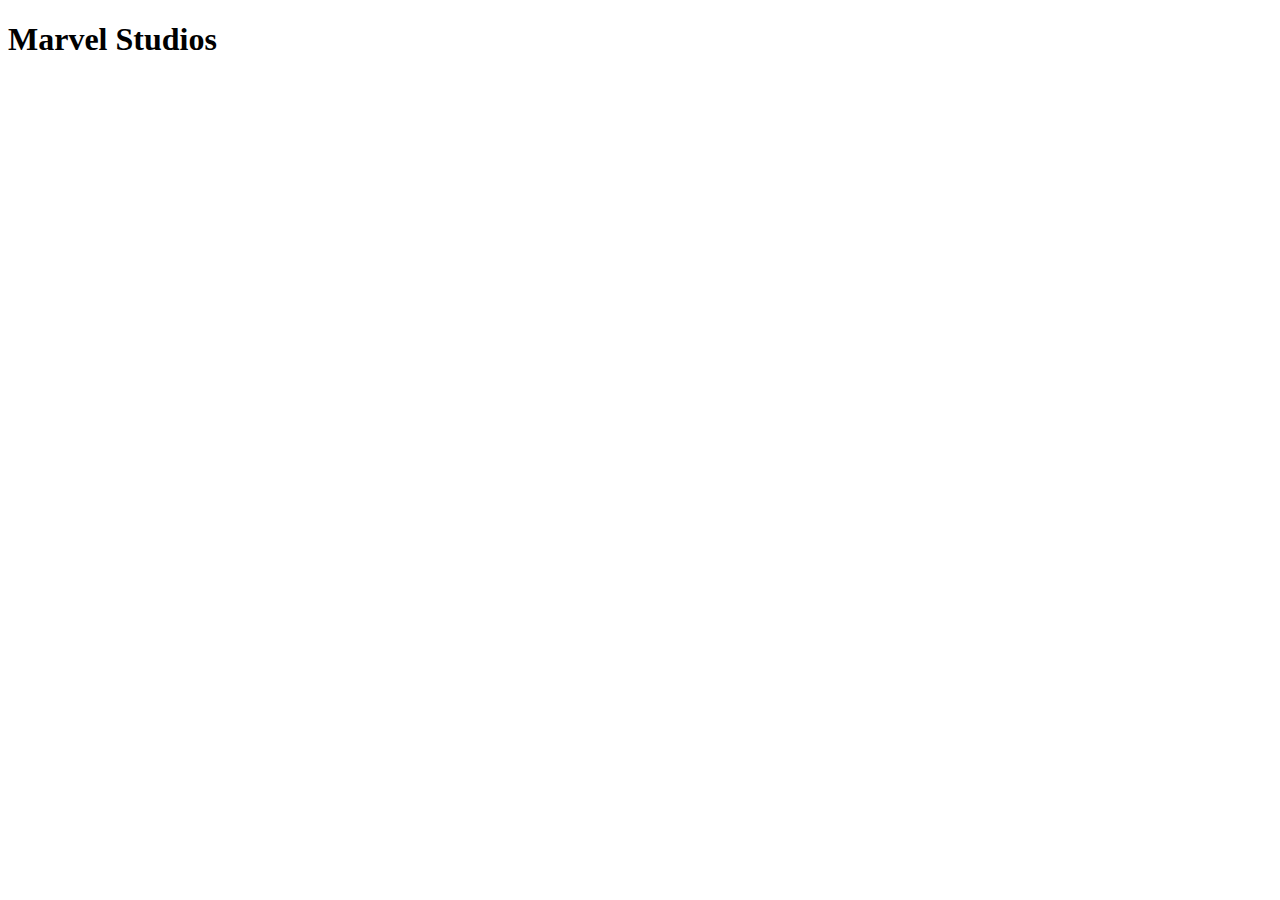
==== index.html @ d835d53d "testando" ====
<!DOCTYPE html>
<html lang="pt-br">
<head>
    <meta charset="UTF-8">
    <meta name="viewport" content="width=device-width, initial-scale=1.0">
    <title>Site da Marvel Studios!</title>
</head>
<body>
        <h1>Marvel Studios</h1>
</body>
</html>
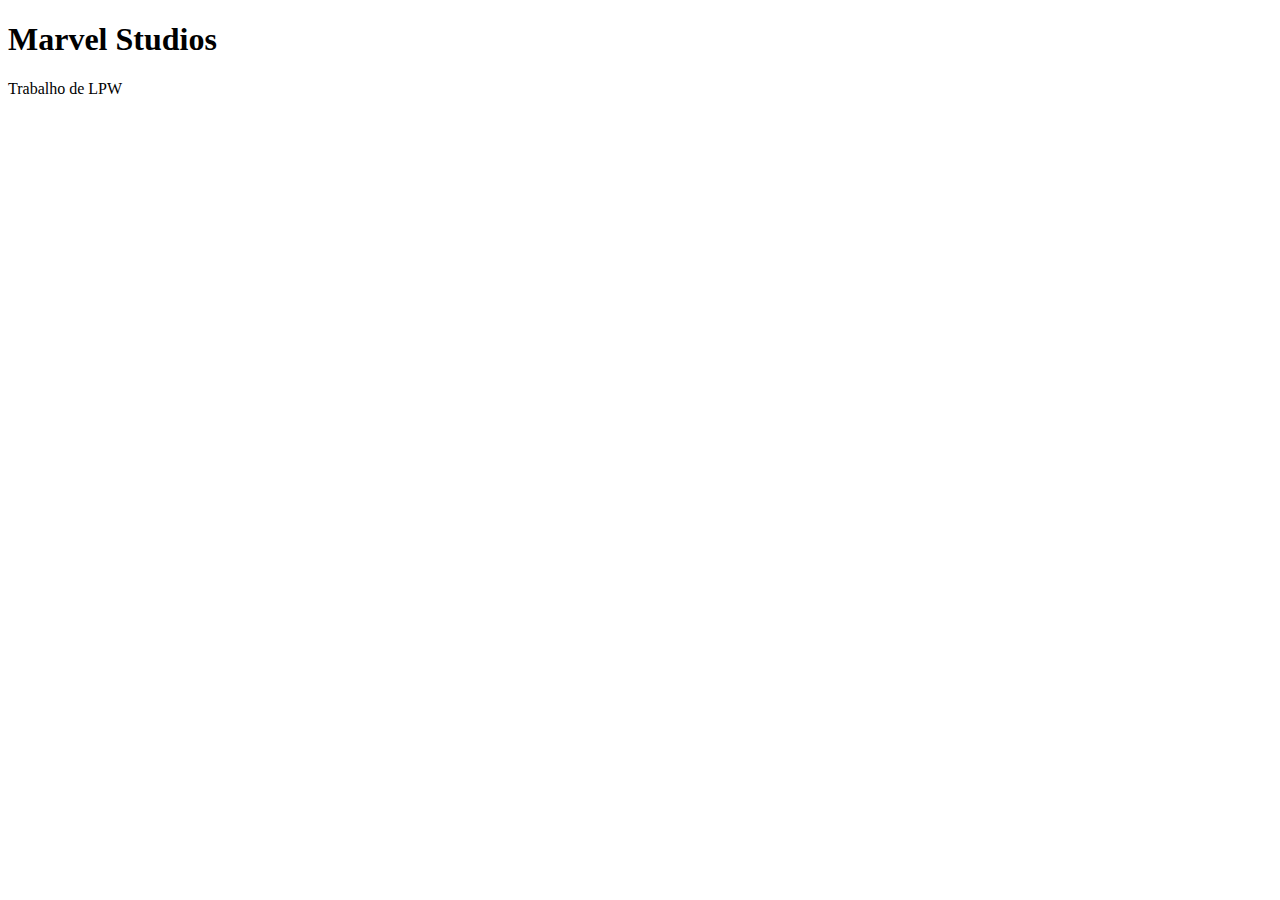
==== commit e20353c2: "primeiro commit" ====
--- a/index.html
+++ b/index.html
@@ -7,5 +7,6 @@
 </head>
 <body>
         <h1>Marvel Studios</h1>
+        <p>Trabalho de LPW</p>
 </body>
 </html>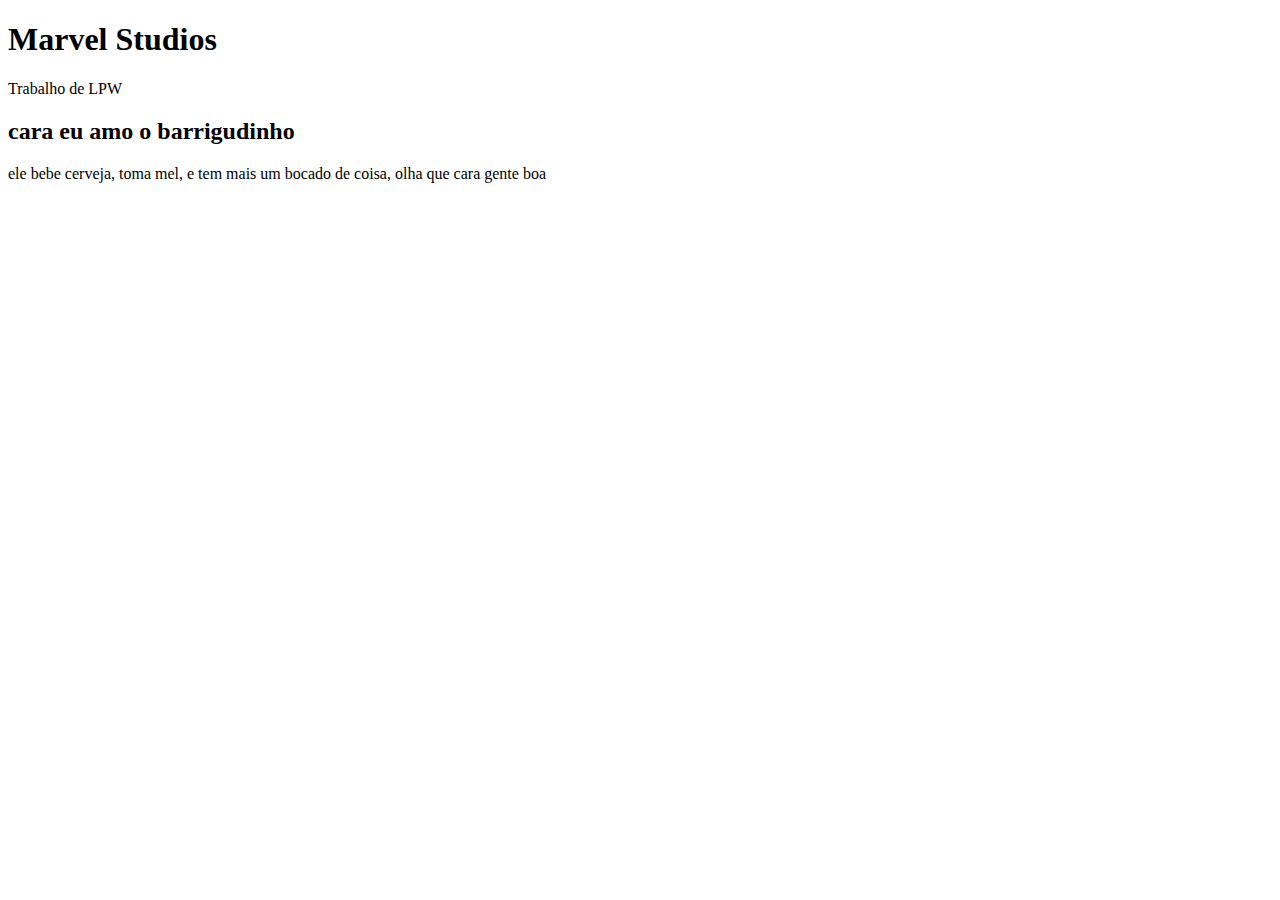
==== commit 740fa4d3: "adicionei uma parte do texto sobre o barrigudinho" ====
--- a/index.html
+++ b/index.html
@@ -8,5 +8,7 @@
 <body>
         <h1>Marvel Studios</h1>
         <p>Trabalho de LPW</p>
+        <h2>cara eu amo o barrigudinho</h2>
+        <p>ele bebe cerveja, toma mel, e tem mais um bocado de coisa, olha que cara gente boa</p>
 </body>
 </html>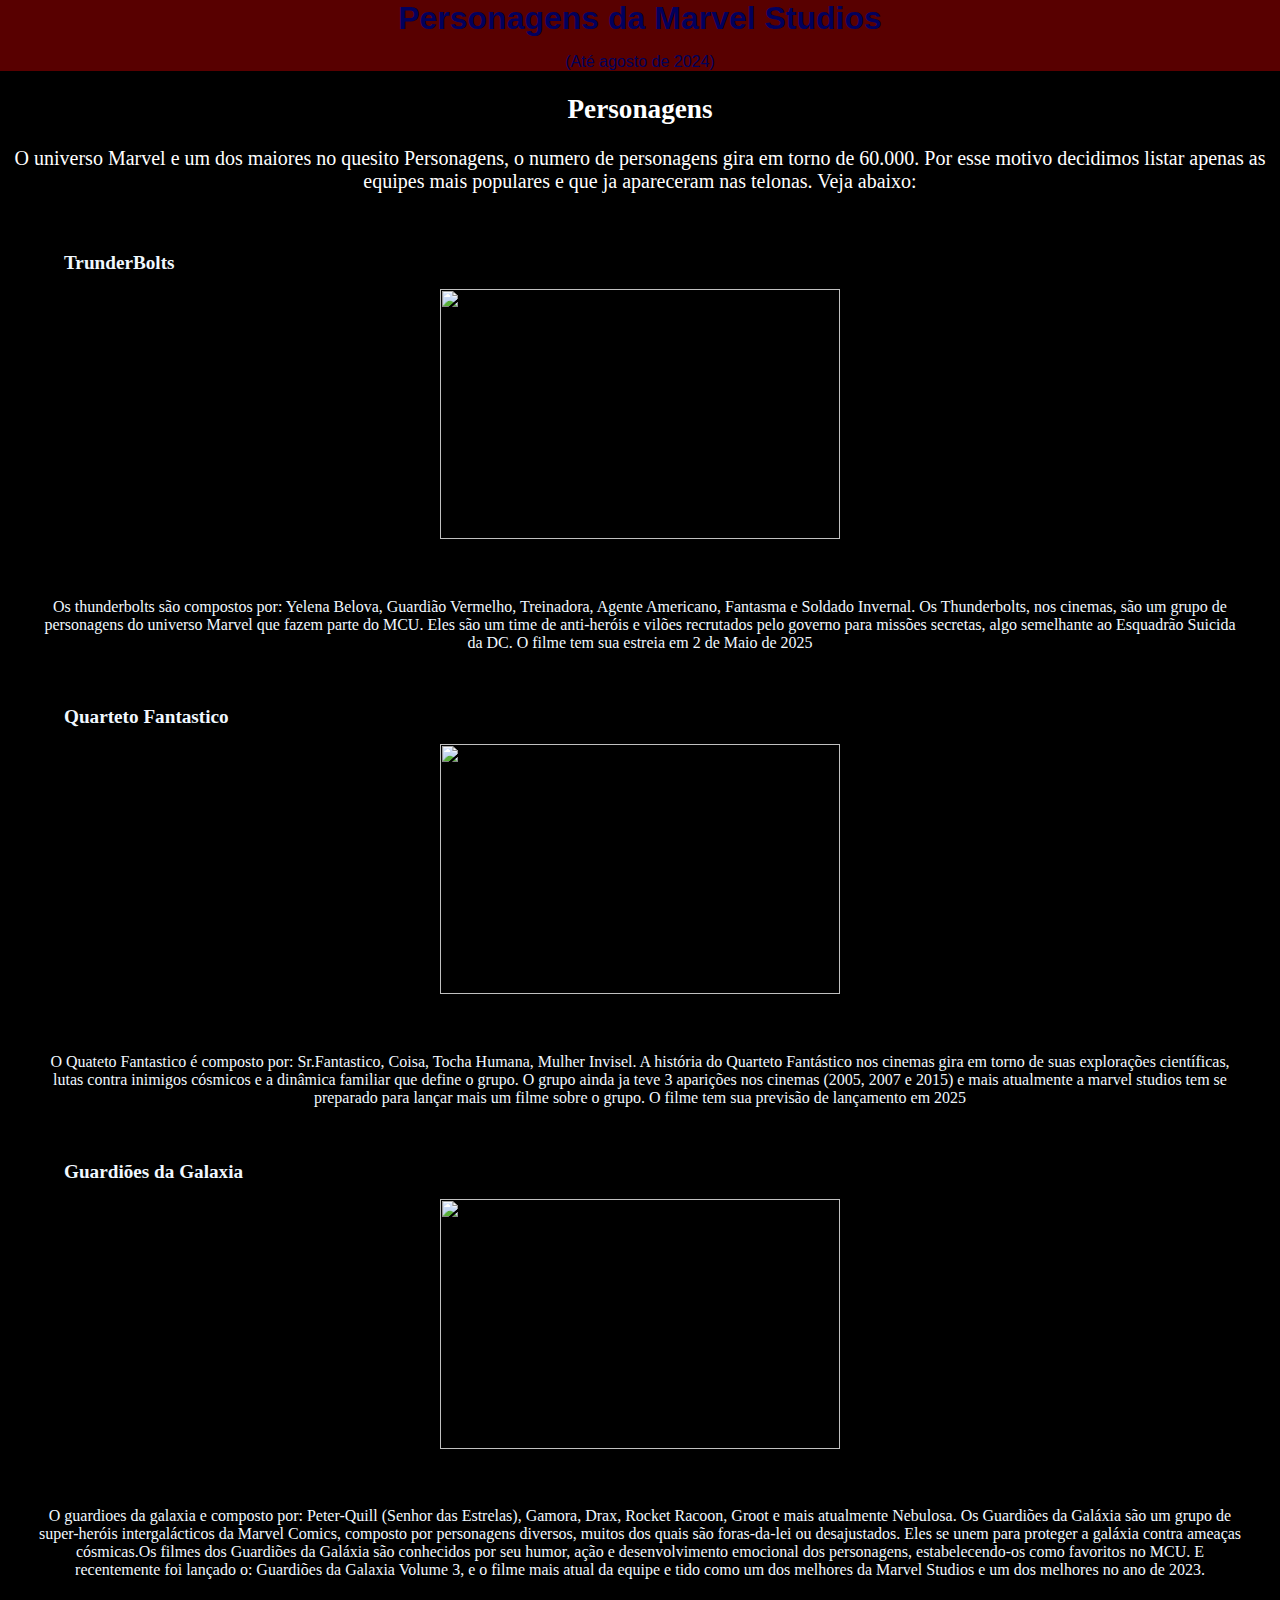
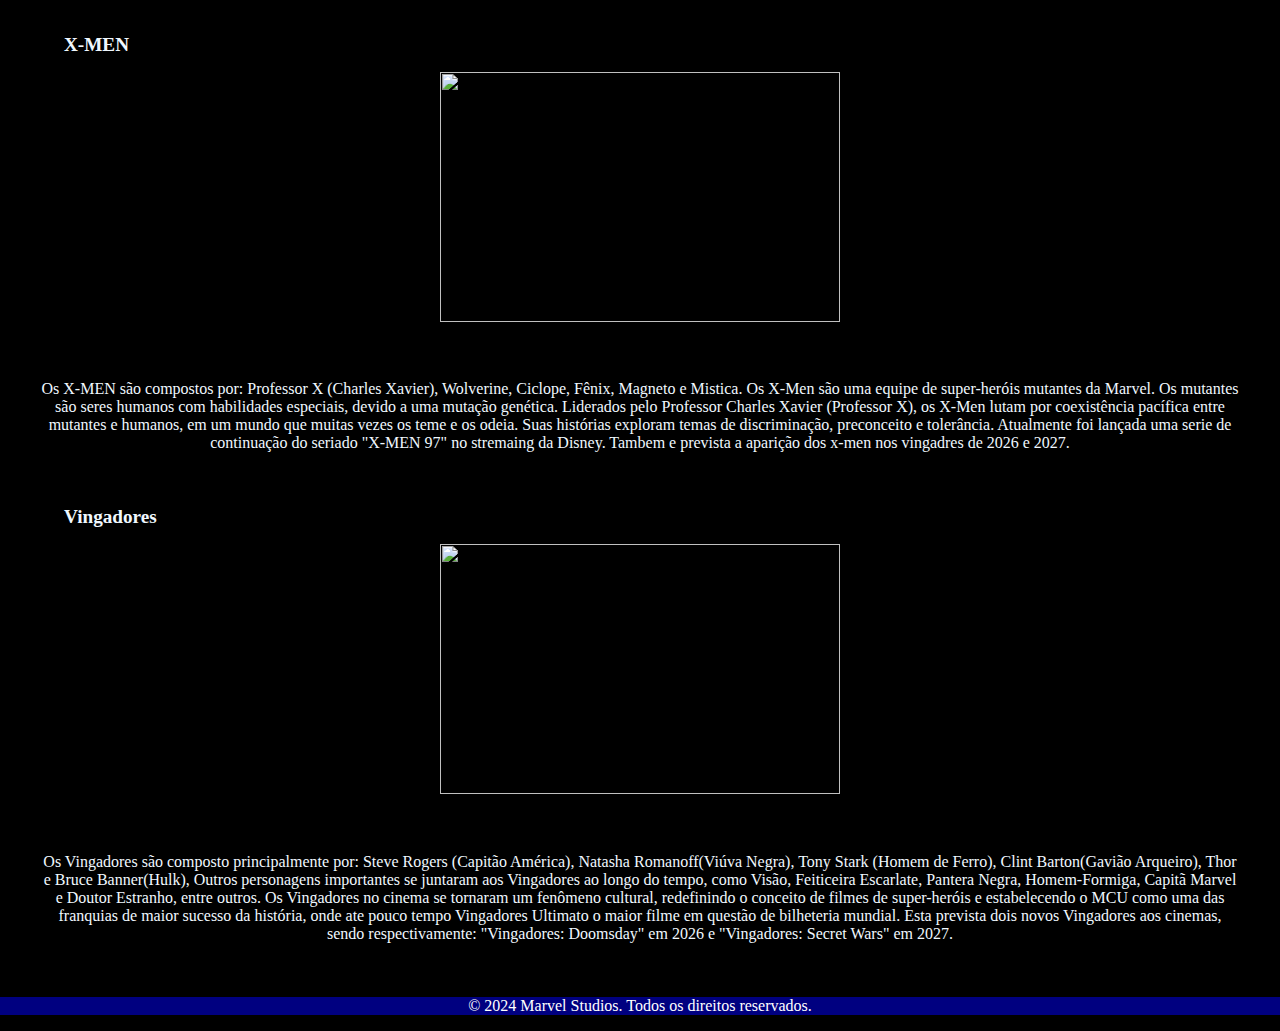
==== commit 68f6b432: "Add files via upload" ====
--- a/index.html
+++ b/index.html
@@ -1,14 +1,81 @@
-<!DOCTYPE html>
-<html lang="pt-br">
-<head>
-    <meta charset="UTF-8">
-    <meta name="viewport" content="width=device-width, initial-scale=1.0">
-    <title>Site da Marvel Studios!</title>
-</head>
-<body>
-        <h1>Marvel Studios</h1>
-        <p>Trabalho de LPW</p>
-        <h2>cara eu amo o barrigudinho</h2>
-        <p>ele bebe cerveja, toma mel, e tem mais um bocado de coisa, olha que cara gente boa</p>
-</body>
+<!DOCTYPE html>
+<html lang="pt-br">
+
+<head>
+    <meta charset="UTF-8">
+    <meta name="viewport" content="width=device-width, initial-scale=1.0">
+    <link rel="stylesheet" href="estilos.css">
+    <title>Personagens Marvel Studios</title>
+</head>
+
+<body>
+    <header class="cabecalho">
+        <h1>Personagens da Marvel Studios</h1>
+        <p>(Até agosto de 2024)</p>
+    </header>
+    <main>
+        <div class="inicio">
+        <h2>Personagens</h2>
+        <p>O universo Marvel e um dos maiores no quesito Personagens, o numero de personagens gira em torno de 60.000.
+            Por esse motivo decidimos listar apenas as equipes mais populares e que ja apareceram nas telonas. Veja
+            abaixo:</p>
+        </div>
+        <article class="thunder">
+            <h2>TrunderBolts</h2>
+            <img src="thunder.jpg" width="400" height="250">
+            <p>Os thunderbolts são compostos por: Yelena Belova, Guardião Vermelho, Treinadora, Agente Americano,
+                Fantasma e Soldado Invernal. Os Thunderbolts, nos cinemas, são um grupo de personagens do universo
+                Marvel que fazem parte do MCU. Eles são um time de anti-heróis e vilões recrutados pelo governo para
+                missões secretas, algo semelhante ao Esquadrão Suicida da DC. O filme tem sua estreia em 2 de Maio de
+                2025</p>
+        </article>
+        <article class="Quarteto">
+            <h2>Quarteto Fantastico</h2>
+            <img src="quarteto.jpg" width="400" height="250">
+            <p>O Quateto Fantastico é composto por: Sr.Fantastico, Coisa, Tocha Humana, Mulher Invisel. A história do
+                Quarteto Fantástico nos cinemas gira em torno de suas explorações científicas, lutas contra inimigos
+                cósmicos e a dinâmica familiar que define o grupo. O grupo ainda ja teve 3 aparições nos cinemas (2005,
+                2007 e 2015) e mais atualmente a marvel studios tem se preparado para lançar mais um filme sobre o
+                grupo. O filme tem sua previsão de lançamento em 2025</p>
+        </article>
+        <article class="guardioes">
+            <h2>Guardiões da Galaxia</h2>
+            <img src="guardioes.jpg" width="400" height="250">
+            <p>O guardioes da galaxia e composto por: Peter-Quill (Senhor das Estrelas), Gamora, Drax, Rocket Racoon,
+                Groot e mais atualmente Nebulosa. Os Guardiões da Galáxia são um grupo de super-heróis intergalácticos
+                da Marvel Comics, composto por personagens diversos, muitos dos quais são foras-da-lei ou desajustados.
+                Eles se unem para proteger a galáxia contra ameaças cósmicas.Os filmes dos Guardiões da Galáxia são
+                conhecidos por seu humor, ação e desenvolvimento emocional dos personagens, estabelecendo-os como
+                favoritos no MCU. E recentemente foi lançado o: Guardiões da Galaxia Volume 3, e o filme mais atual da
+                equipe e tido como um dos melhores da Marvel Studios e um dos melhores no ano de 2023.</p>
+        </article>
+        <article class="xmen">
+            <h2>X-MEN</h2>
+            <img src="xmen.jpg" width="400" height="250">
+            <p>Os X-MEN são compostos por: Professor X (Charles Xavier), Wolverine, Ciclope, Fênix, Magneto e Mistica.
+                Os X-Men são uma equipe de super-heróis mutantes da Marvel. Os mutantes são seres humanos com
+                habilidades especiais, devido a uma mutação genética. Liderados pelo Professor Charles Xavier (Professor
+                X), os X-Men lutam por coexistência pacífica entre mutantes e humanos, em um mundo que muitas vezes os
+                teme e os odeia. Suas histórias exploram temas de discriminação, preconceito e tolerância. Atualmente
+                foi lançada uma serie de continuação do seriado "X-MEN 97" no stremaing da Disney. Tambem e prevista a
+                aparição dos x-men nos vingadres de 2026 e 2027.</p>
+        </article>
+        <article class="vingadores">
+            <h2>Vingadores</h2>
+            <img src="vingadores.src" width="400" height="250">
+            <p>Os Vingadores são composto principalmente por: Steve Rogers (Capitão América), Natasha Romanoff(Viúva
+                Negra), Tony Stark (Homem de Ferro), Clint Barton(Gavião Arqueiro), Thor e Bruce Banner(Hulk), Outros
+                personagens importantes se juntaram aos Vingadores ao longo do tempo, como Visão, Feiticeira Escarlate,
+                Pantera Negra, Homem-Formiga, Capitã Marvel e Doutor Estranho, entre outros. Os Vingadores no cinema se
+                tornaram um fenômeno cultural, redefinindo o conceito de filmes de super-heróis e estabelecendo o MCU
+                como uma das franquias de maior sucesso da história, onde ate pouco tempo Vingadores Ultimato o maior
+                filme em questão de bilheteria mundial. Esta prevista dois novos Vingadores aos cinemas, sendo
+                respectivamente: "Vingadores: Doomsday" em 2026 e "Vingadores: Secret Wars" em 2027. </p>
+        </article>
+    </main>
+    <footer>
+        <p>© 2024 Marvel Studios. Todos os direitos reservados.</p>
+    </footer>
+</body>
+
 </html>--- a/estilos.css
+++ b/estilos.css
@@ -0,0 +1,109 @@
+body {
+    text-align: center;
+    margin: auto;
+    background-color: black;
+}
+
+header h1{
+    color: hsl(241, 100%, 18%);
+    font-family: 'Gill Sans', 'Gill Sans MT', Calibri, 'Trebuchet MS', sans-serif;
+    text-align: center;
+    margin: 0;
+}
+
+header p{
+    font-family: 'Franklin Gothic Medium', 'Arial Narrow', Arial, sans-serif;
+    font-size: 0,2rem;
+    color: hwb(239 0% 64%);
+}
+header{
+    background-color: rgb(88, 0, 0);
+}
+.inicio{
+    color: white;
+    text-align: center;
+    font-family: 'Times New Roman', Times, serif;
+    position: relative;
+}
+.inicio h2{
+    font-size: 170%
+}
+.inicio p{
+    font-size: 125%;
+    padding-bottom: 3%;
+}
+.thunder{
+    color: aliceblue;
+    font-family: 'Times New Roman', Times, serif;
+    position: relative;
+}
+.thunder h2{
+    font-size: 120%;
+    text-align: left;
+    margin-left: 5%;
+}
+.thunder p{
+    font-size: 100%;
+    padding: 3%;
+}
+.Quarteto {
+    color: aliceblue;
+    font-family: 'Times New Roman', Times, serif;
+    position: relative;
+}
+.Quarteto h2{
+    font-size: 120%;
+    text-align: left;
+    margin-left: 5%;
+}
+.Quarteto p{
+    font-size: 100%;
+    padding: 3%;
+}
+.guardioes{
+    color: aliceblue;
+    font-family: 'Times New Roman', Times, serif;
+    position: relative;
+}
+.guardioes h2{
+    font-size: 120%;
+    text-align: left;
+    margin-left: 5%;
+}
+.guardioes p{
+    font-size: 100%;
+    padding: 3%;
+}
+.xmen{
+    color: aliceblue;
+    font-family: 'Times New Roman', Times, serif;
+    position: relative;
+}
+.xmen h2{
+    text-align: left;
+    margin-left: 5%;
+    font-size: 120%;
+}
+.xmen p{
+    font-size: 100%;
+    padding: 3%;
+}
+.vingadores{
+    color: aliceblue;
+    font-family: 'Times New Roman', Times, serif;
+    position: relative;
+}
+.vingadores h2{
+    text-align: left;
+    margin-left: 5%;
+    font-size: 120%;
+}
+.vingadores p{
+    font-size: 100%;
+    padding: 3%;
+}
+footer{
+    color: white;
+    background-color: navy;
+    margin: 0;
+}
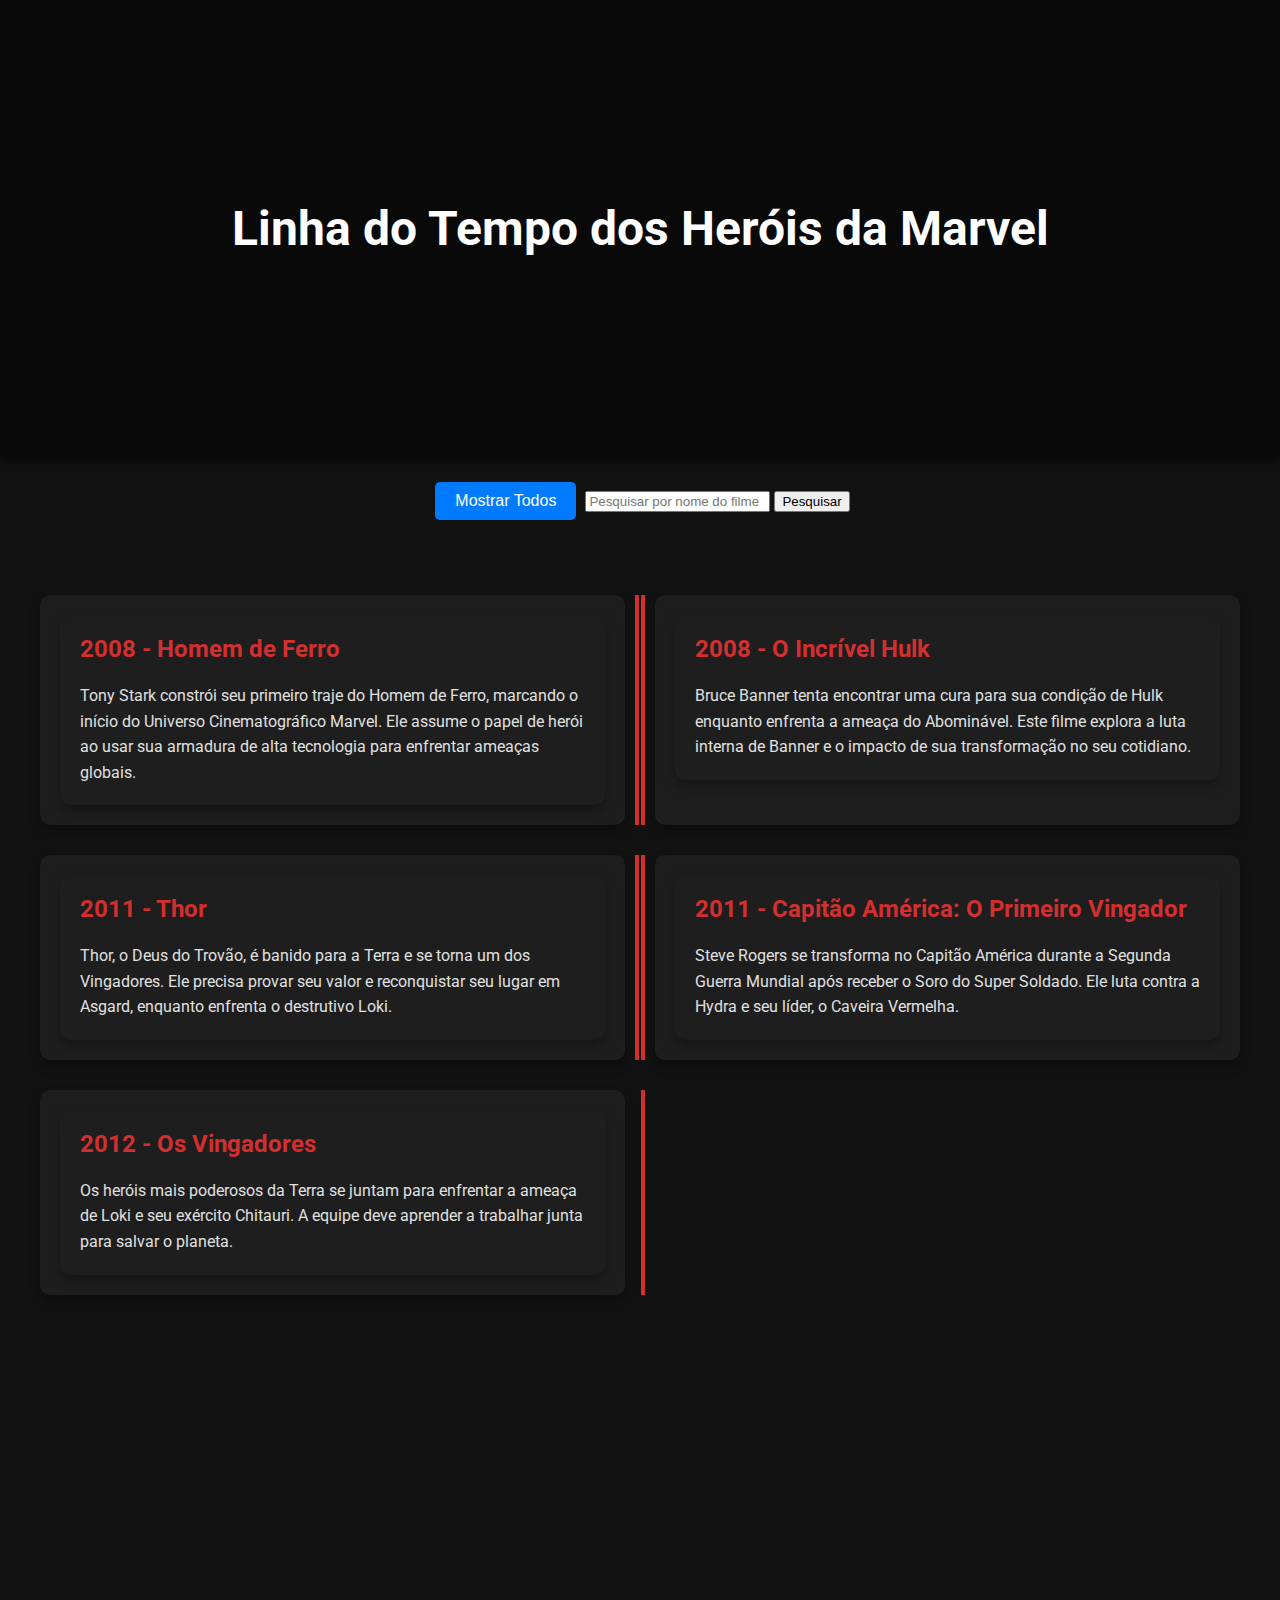
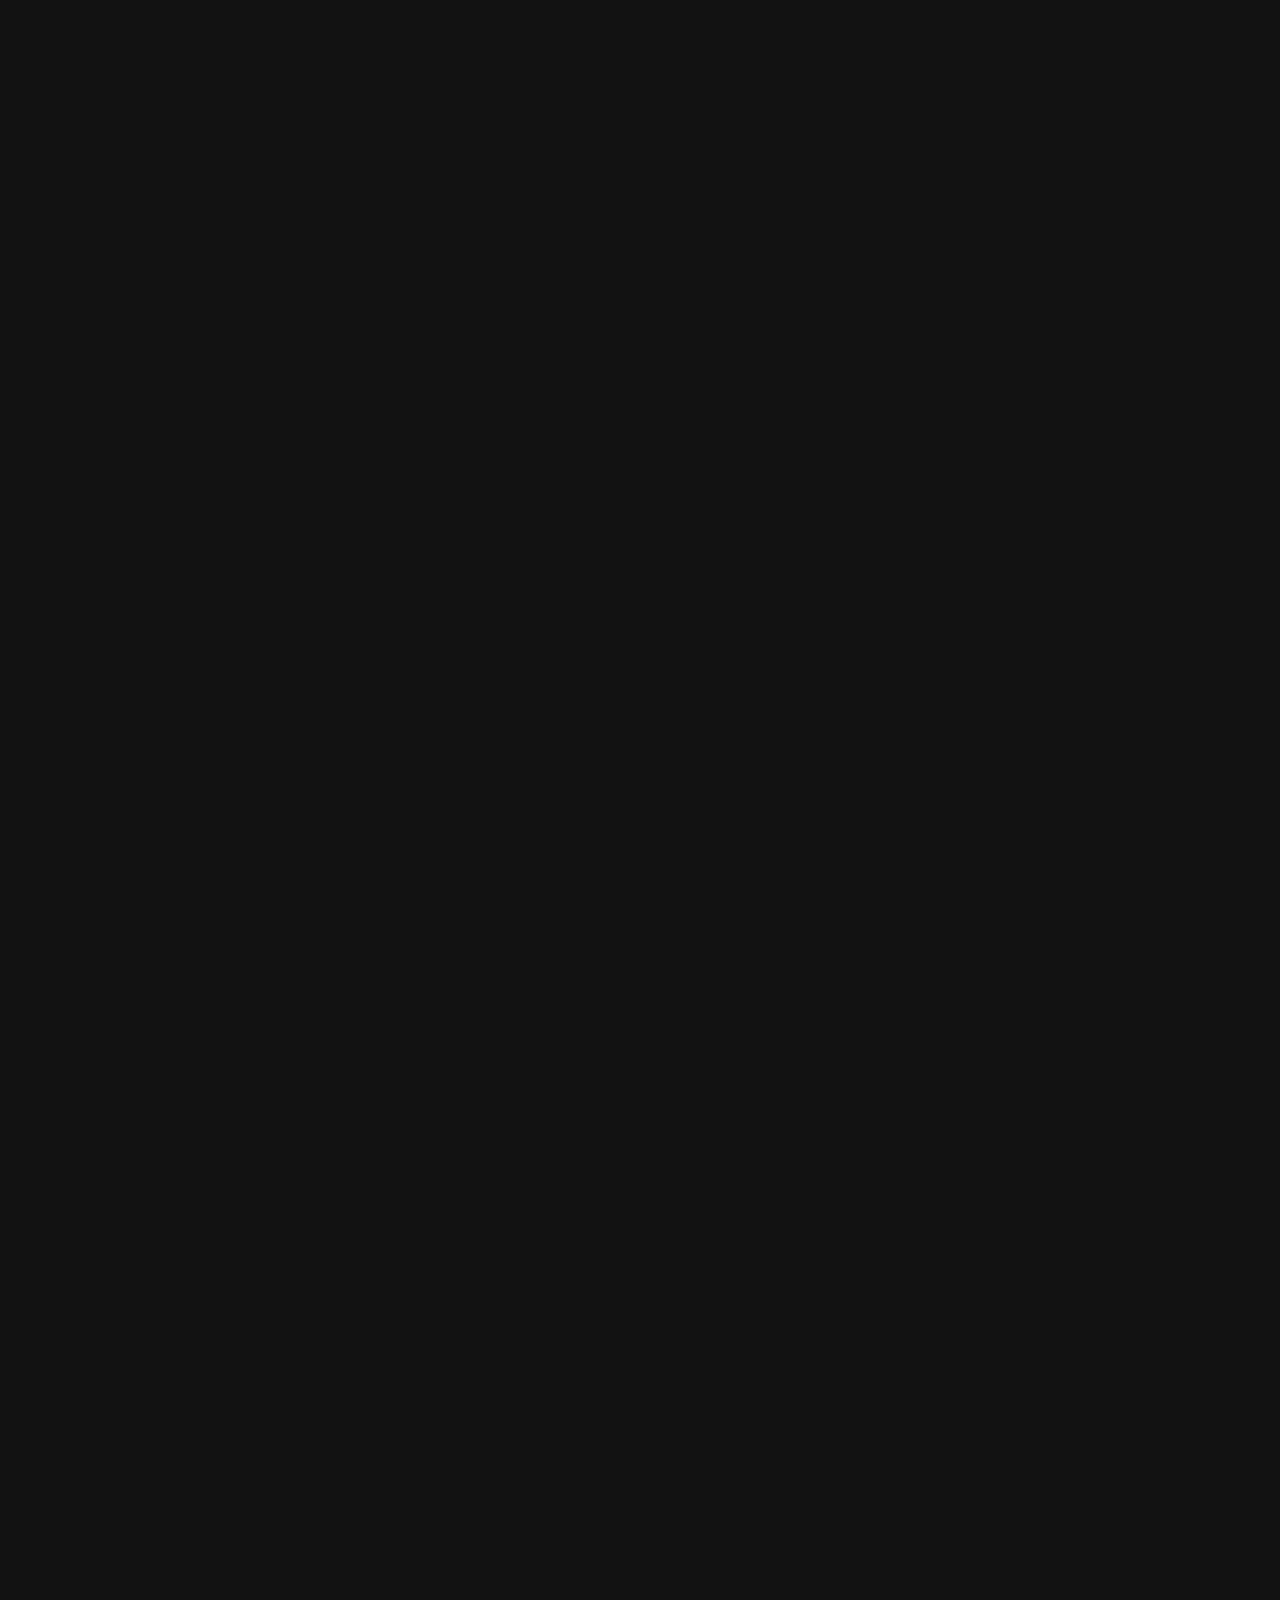
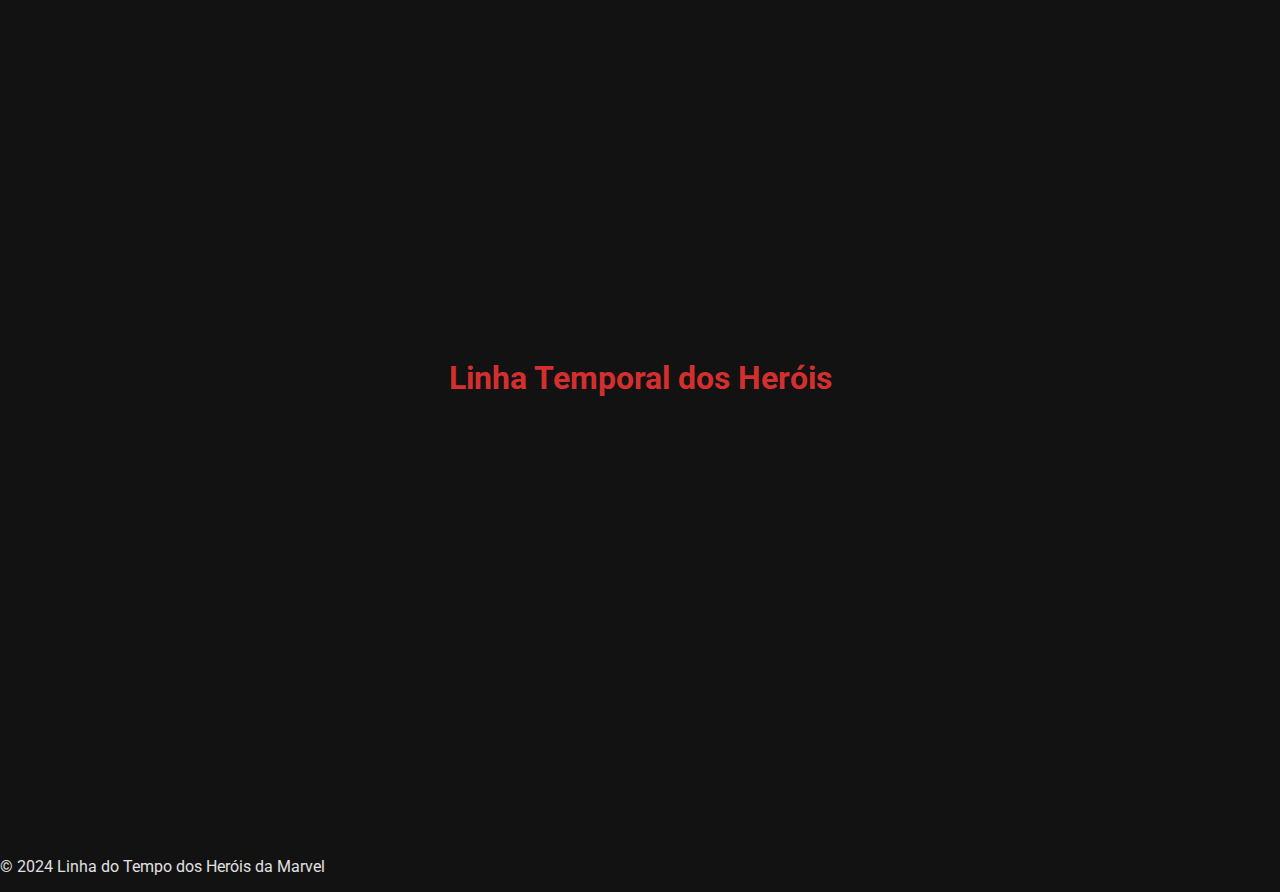
==== commit e2623691: "Add files via upload" ====
--- a/index.html
+++ b/index.html
@@ -1,81 +1,237 @@
 <!DOCTYPE html>
-<html lang="pt-br">
-
+<html lang="pt-BR">
 <head>
     <meta charset="UTF-8">
     <meta name="viewport" content="width=device-width, initial-scale=1.0">
-    <link rel="stylesheet" href="estilos.css">
-    <title>Personagens Marvel Studios</title>
+    <title>Linha do Tempo dos Heróis da Marvel</title>
+    <link rel="stylesheet" href="styles.css">
 </head>
-
 <body>
-    <header class="cabecalho">
-        <h1>Personagens da Marvel Studios</h1>
-        <p>(Até agosto de 2024)</p>
+    <header>
+        <h1>Linha do Tempo dos Heróis da Marvel</h1>
     </header>
+
     <main>
-        <div class="inicio">
-        <h2>Personagens</h2>
-        <p>O universo Marvel e um dos maiores no quesito Personagens, o numero de personagens gira em torno de 60.000.
-            Por esse motivo decidimos listar apenas as equipes mais populares e que ja apareceram nas telonas. Veja
-            abaixo:</p>
-        </div>
-        <article class="thunder">
-            <h2>TrunderBolts</h2>
-            <img src="thunder.jpg" width="400" height="250">
-            <p>Os thunderbolts são compostos por: Yelena Belova, Guardião Vermelho, Treinadora, Agente Americano,
-                Fantasma e Soldado Invernal. Os Thunderbolts, nos cinemas, são um grupo de personagens do universo
-                Marvel que fazem parte do MCU. Eles são um time de anti-heróis e vilões recrutados pelo governo para
-                missões secretas, algo semelhante ao Esquadrão Suicida da DC. O filme tem sua estreia em 2 de Maio de
-                2025</p>
-        </article>
-        <article class="Quarteto">
-            <h2>Quarteto Fantastico</h2>
-            <img src="quarteto.jpg" width="400" height="250">
-            <p>O Quateto Fantastico é composto por: Sr.Fantastico, Coisa, Tocha Humana, Mulher Invisel. A história do
-                Quarteto Fantástico nos cinemas gira em torno de suas explorações científicas, lutas contra inimigos
-                cósmicos e a dinâmica familiar que define o grupo. O grupo ainda ja teve 3 aparições nos cinemas (2005,
-                2007 e 2015) e mais atualmente a marvel studios tem se preparado para lançar mais um filme sobre o
-                grupo. O filme tem sua previsão de lançamento em 2025</p>
-        </article>
-        <article class="guardioes">
-            <h2>Guardiões da Galaxia</h2>
-            <img src="guardioes.jpg" width="400" height="250">
-            <p>O guardioes da galaxia e composto por: Peter-Quill (Senhor das Estrelas), Gamora, Drax, Rocket Racoon,
-                Groot e mais atualmente Nebulosa. Os Guardiões da Galáxia são um grupo de super-heróis intergalácticos
-                da Marvel Comics, composto por personagens diversos, muitos dos quais são foras-da-lei ou desajustados.
-                Eles se unem para proteger a galáxia contra ameaças cósmicas.Os filmes dos Guardiões da Galáxia são
-                conhecidos por seu humor, ação e desenvolvimento emocional dos personagens, estabelecendo-os como
-                favoritos no MCU. E recentemente foi lançado o: Guardiões da Galaxia Volume 3, e o filme mais atual da
-                equipe e tido como um dos melhores da Marvel Studios e um dos melhores no ano de 2023.</p>
-        </article>
-        <article class="xmen">
-            <h2>X-MEN</h2>
-            <img src="xmen.jpg" width="400" height="250">
-            <p>Os X-MEN são compostos por: Professor X (Charles Xavier), Wolverine, Ciclope, Fênix, Magneto e Mistica.
-                Os X-Men são uma equipe de super-heróis mutantes da Marvel. Os mutantes são seres humanos com
-                habilidades especiais, devido a uma mutação genética. Liderados pelo Professor Charles Xavier (Professor
-                X), os X-Men lutam por coexistência pacífica entre mutantes e humanos, em um mundo que muitas vezes os
-                teme e os odeia. Suas histórias exploram temas de discriminação, preconceito e tolerância. Atualmente
-                foi lançada uma serie de continuação do seriado "X-MEN 97" no stremaing da Disney. Tambem e prevista a
-                aparição dos x-men nos vingadres de 2026 e 2027.</p>
-        </article>
-        <article class="vingadores">
-            <h2>Vingadores</h2>
-            <img src="vingadores.src" width="400" height="250">
-            <p>Os Vingadores são composto principalmente por: Steve Rogers (Capitão América), Natasha Romanoff(Viúva
-                Negra), Tony Stark (Homem de Ferro), Clint Barton(Gavião Arqueiro), Thor e Bruce Banner(Hulk), Outros
-                personagens importantes se juntaram aos Vingadores ao longo do tempo, como Visão, Feiticeira Escarlate,
-                Pantera Negra, Homem-Formiga, Capitã Marvel e Doutor Estranho, entre outros. Os Vingadores no cinema se
-                tornaram um fenômeno cultural, redefinindo o conceito de filmes de super-heróis e estabelecendo o MCU
-                como uma das franquias de maior sucesso da história, onde ate pouco tempo Vingadores Ultimato o maior
-                filme em questão de bilheteria mundial. Esta prevista dois novos Vingadores aos cinemas, sendo
-                respectivamente: "Vingadores: Doomsday" em 2026 e "Vingadores: Secret Wars" em 2027. </p>
-        </article>
+        <section class="filters">
+            <button class="filter-button" onclick="filterTimeline('all')">Mostrar Todos</button>
+            <input type="text" id="search-input" placeholder="Pesquisar por nome do filme">
+            <button onclick="searchTimeline()">Pesquisar</button>
+        </section>
+
+        <section class="timeline">
+            <article class="timeline-item left" data-year="2008" data-type="hero">
+                <div class="timeline-content">
+                    <h2>2008 - Homem de Ferro</h2>
+                    <p>Tony Stark constrói seu primeiro traje do Homem de Ferro, marcando o início do Universo Cinematográfico Marvel. Ele assume o papel de herói ao usar sua armadura de alta tecnologia para enfrentar ameaças globais.</p>
+                </div>
+            </article>
+
+            <article class="timeline-item right" data-year="2008" data-type="hero">
+                <div class="timeline-content">
+                    <h2>2008 - O Incrível Hulk</h2>
+                    <p>Bruce Banner tenta encontrar uma cura para sua condição de Hulk enquanto enfrenta a ameaça do Abominável. Este filme explora a luta interna de Banner e o impacto de sua transformação no seu cotidiano.</p>
+                </div>
+            </article>
+
+            <article class="timeline-item left" data-year="2011" data-type="hero">
+                <div class="timeline-content">
+                    <h2>2011 - Thor</h2>
+                    <p>Thor, o Deus do Trovão, é banido para a Terra e se torna um dos Vingadores. Ele precisa provar seu valor e reconquistar seu lugar em Asgard, enquanto enfrenta o destrutivo Loki.</p>
+                </div>
+            </article>
+
+            <article class="timeline-item right" data-year="2011" data-type="hero">
+                <div class="timeline-content">
+                    <h2>2011 - Capitão América: O Primeiro Vingador</h2>
+                    <p>Steve Rogers se transforma no Capitão América durante a Segunda Guerra Mundial após receber o Soro do Super Soldado. Ele luta contra a Hydra e seu líder, o Caveira Vermelha.</p>
+                </div>
+            </article>
+
+            <article class="timeline-item left" data-year="2012" data-type="evento">
+                <div class="timeline-content">
+                    <h2>2012 - Os Vingadores</h2>
+                    <p>Os heróis mais poderosos da Terra se juntam para enfrentar a ameaça de Loki e seu exército Chitauri. A equipe deve aprender a trabalhar junta para salvar o planeta.</p>
+                </div>
+            </article>
+
+            <article class="timeline-item right" data-year="2013" data-type="hero">
+                <div class="timeline-content">
+                    <h2>2013 - Homem de Ferro 3</h2>
+                    <p>Tony Stark enfrenta o Mandarim e deve lidar com as consequências de seus problemas pessoais e a constante ameaça de novos inimigos. Ele reflete sobre seu papel como herói e seu futuro.</p>
+                </div>
+            </article>
+
+            <article class="timeline-item left" data-year="2014" data-type="hero">
+                <div class="timeline-content">
+                    <h2>2014 - Guardiões da Galáxia</h2>
+                    <p>Um grupo de foras-da-lei intergalácticos se une para impedir que um vilão destrua o universo. Peter Quill e seus novos aliados enfrentam desafios enquanto formam uma equipe improvável.</p>
+                </div>
+            </article>
+
+            <article class="timeline-item right" data-year="2015" data-type="evento">
+                <div class="timeline-content">
+                    <h2>2015 - Vingadores: Era de Ultron</h2>
+                    <p>Os Vingadores enfrentam Ultron, uma inteligência artificial com planos de exterminar a humanidade. A equipe deve trabalhar junto para parar a ameaça e lidar com as consequências.</p>
+                </div>
+            </article>
+
+            <article class="timeline-item left" data-year="2019" data-type="hero">
+                <div class="timeline-content">
+                    <h2>2019 - Capitã Marvel</h2>
+                    <p>Carol Danvers se torna a Capitã Marvel e descobre suas verdadeiras origens e o papel crucial que desempenhará no futuro do universo. Ela enfrenta uma guerra intergaláctica e lida com sua identidade.</p>
+                </div>
+            </article>
+
+            <article class="timeline-item right" data-year="2019" data-type="evento">
+                <div class="timeline-content">
+                    <h2>2019 - Vingadores: Ultimato</h2>
+                    <p>Os Vingadores restantes tentam reverter o estalo de Thanos e restaurar a ordem no universo. Eles enfrentam grandes desafios e sacrifícios para corrigir os erros e salvar seus aliados.</p>
+                </div>
+            </article>
+
+            <article class="timeline-item left" data-year="2021" data-type="evento">
+                <div class="timeline-content">
+                    <h2>2021 - WandaVision</h2>
+                    <p>Wanda Maximoff e Vision vivem uma vida idealizada de subúrbio, mas logo se vêem presos em uma realidade alternativa. A série explora a dor de Wanda e o impacto dos eventos de "Vingadores: Ultimato".</p>
+                </div>
+            </article>
+
+            <article class="timeline-item right" data-year="2021" data-type="evento">
+                <div class="timeline-content">
+                    <h2>2021 - Falcão e o Soldado Invernal</h2>
+                    <p>Sam Wilson e Bucky Barnes enfrentam novas ameaças e desafios após a aposentadoria de Steve Rogers. Eles lidam com questões de legado e justiça, enquanto enfrentam novos vilões.</p>
+                </div>
+            </article>
+
+            <article class="timeline-item left" data-year="2021" data-type="evento">
+                <div class="timeline-content">
+                    <h2>2021 - Loki</h2>
+                    <p>Loki explora o multiverso e enfrenta as consequências de suas ações. Ele lida com novas variantes de si mesmo e uma organização secreta que controla o tempo.</p>
+                </div>
+            </article>
+
+            <article class="timeline-item right" data-year="2021" data-type="evento">
+                <div class="timeline-content">
+                    <h2>2021 - What If...?</h2>
+                    <p>A série explora diferentes realidades alternativas do MCU, mostrando como pequenos eventos podem alterar drasticamente o curso do universo.</p>
+                </div>
+            </article>
+
+            <article class="timeline-item left" data-year="2022" data-type="hero">
+                <div class="timeline-content">
+                    <h2>2022 - Miss Marvel</h2>
+                    <p>Kamala Khan, uma adolescente com poderes de polimorfismo, se torna a Miss Marvel e enfrenta novos desafios. Ela explora sua identidade e a responsabilidade de ser uma heroína.</p>
+                </div>
+            </article>
+
+            <article class="timeline-item right" data-year="2022" data-type="evento">
+                <div class="timeline-content">
+                    <h2>2022 - Thor: Amor e Trovão</h2>
+                    <p>Thor enfrenta novos desafios quando uma ameaça intergaláctica, o Deus Carniceiro, surge. Junto com Jane Foster, que se tornou a Poderosa Thor, ele deve proteger o universo e enfrentar questões pessoais.</p>
+                </div>
+            </article>
+
+            <article class="timeline-item left" data-year="2022" data-type="evento">
+                <div class="timeline-content">
+                    <h2>2022 - Pantera Negra: Wakanda Para Sempre</h2>
+                    <p>Wakanda enfrenta novos desafios e a continuidade do legado do Pantera Negra é explorada. O filme aborda o luto e a transição de liderança em Wakanda.</p>
+                </div>
+            </article>
+
+            <article class="timeline-item right" data-year="2023" data-type="evento">
+                <div class="timeline-content">
+                    <h2>2023 - Secret Invasion</h2>
+                    <p>Nick Fury e seus aliados enfrentam uma invasão de Skrulls infiltrados na Terra. A série explora temas de espionagem e confiança, com grandes revelações sobre os Skrulls.</p>
+                </div>
+            </article>
+
+            <article class="timeline-item left" data-year="2023" data-type="evento">
+                <div class="timeline-content">
+                    <h2>2023 - Guardians of the Galaxy Vol. 3</h2>
+                    <p>Os Guardiões da Galáxia enfrentam novos desafios e aventuras no terceiro filme da série. Eles lidam com questões do passado e enfrentam ameaças intergalácticas.</p>
+                </div>
+            </article>
+
+            <article class="timeline-item right" data-year="2024" data-type="hero">
+                <div class="timeline-content">
+                    <h2>2024 - Blade</h2>
+                    <p>Eric Brooks, também conhecido como Blade, luta contra vampiros enquanto busca vingança por sua mãe. Ele é um caçador de vampiros com habilidades sobre-humanas e um forte senso de justiça.</p>
+                </div>
+            </article>
+
+            <article class="timeline-item left" data-year="2024" data-type="hero">
+                <div class="timeline-content">
+                    <h2>2024 - Nova</h2>
+                    <p>Richard Rider se torna Nova, um dos últimos sobreviventes da Tropa Nova. Ele defende o universo contra ameaças cósmicas e assume um papel vital na proteção do cosmos.</p>
+                </div>
+            </article>
+
+            <article class="timeline-item right" data-year="2025" data-type="hero">
+                <div class="timeline-content">
+                    <h2>2025 - Wonder Man</h2>
+                    <p>Simon Williams, também conhecido como Wonder Man, usa seus poderes sobre-humanos para lutar contra ameaças e explorar seu papel como herói. Ele é conhecido por sua força e resistência incríveis.</p>
+                </div>
+            </article>
+
+            <article class="timeline-item left" data-year="2025" data-type="hero">
+                <div class="timeline-content">
+                    <h2>2025 - White Tiger</h2>
+                    <p>Ava Ayala assume o manto do White Tiger, uma heroína com habilidades aprimoradas e um forte senso de justiça. Ela luta contra o crime e protege os inocentes com suas habilidades de combate.</p>
+                </div>
+            </article>
+        </section>
+
+        <section class="video-section">
+            <h2>Linha Temporal dos Heróis</h2>
+            <iframe src="https://www.youtube.com/embed/3UwKMcAi8qY" frameborder="0" allowfullscreen></iframe>
+        </section>
     </main>
+
     <footer>
-        <p>© 2024 Marvel Studios. Todos os direitos reservados.</p>
+        <p>&copy; 2024 Linha do Tempo dos Heróis da Marvel</p>
     </footer>
+
+    <script>
+        document.addEventListener('DOMContentLoaded', () => {
+            document.querySelectorAll('.timeline-item').forEach(item => {
+                item.addEventListener('click', () => {
+                    document.querySelectorAll('.timeline-item.highlight').forEach(i => i.classList.remove('highlight'));
+                    item.classList.add('highlight');
+                    item.scrollIntoView({ behavior: 'smooth', block: 'center' });
+                });
+            });
+
+            window.filterTimeline = (type) => {
+                document.querySelectorAll('.timeline-item').forEach(item => {
+                    if (type === 'all' || item.getAttribute('data-type') === 'hero') {
+                        item.style.display = 'block';
+                    } else {
+                        item.style.display = 'none';
+                    }
+                });
+            };
+
+            window.searchTimeline = () => {
+                const searchInput = document.getElementById('search-input').value.toLowerCase();
+                document.querySelectorAll('.timeline-item').forEach(item => {
+                    const title = item.querySelector('.timeline-content h2').textContent.toLowerCase();
+                    if (title.includes(searchInput)) {
+                        item.style.display = 'block';
+                    } else {
+                        item.style.display = 'none';
+                    }
+                });
+            };
+
+            window.addEventListener('load', () => {
+                document.querySelectorAll('.timeline-item').forEach((item, index) => {
+                    setTimeout(() => {
+                        item.style.opacity = '1';
+                        item.style.transform = 'translateY(0)';
+                    }, index * 150);
+                });
+            });
+        });
+    </script>
 </body>
-
-</html>+</html>
--- a/styles.css
+++ b/styles.css
@@ -0,0 +1,157 @@
+@import url('https://fonts.googleapis.com/css2?family=Roboto:wght@400;700&display=swap');
+
+body {
+    font-family: 'Roboto', sans-serif;
+    background-color: #121212;
+    color: #e0e0e0;
+    margin: 0;
+    padding: 0;
+    overflow-x: hidden;
+}
+
+header {
+    position: relative;
+    text-align: center;
+    padding: 200px 0;
+    color: #ffffff;
+    background: url('img\ cabeçalho.jpg.webp') no-repeat center center;
+    background-size: cover;
+    box-shadow: 0 4px 8px rgba(0, 0, 0, 0.5);
+}
+
+header::before {
+    content: '';
+    position: absolute;
+    top: 0;
+    left: 0;
+    width: 100%;
+    height: 100%;
+    background: rgba(0, 0, 0, 0.5);
+    z-index: -1;
+}
+
+header h1 {
+    margin: 0;
+    font-size: 3em;
+}
+
+main {
+    display: flex;
+    flex-direction: column;
+    align-items: center;
+    padding: 20px;
+}
+
+.filters {
+    margin-bottom: 20px;
+}
+
+.filter-button {
+    background-color: #007bff;
+    border: none;
+    color: #fff;
+    padding: 10px 20px;
+    font-size: 1em;
+    border-radius: 5px;
+    cursor: pointer;
+    margin: 5px;
+    transition: background-color 0.3s, transform 0.3s;
+}
+
+.filter-button:hover {
+    background-color: #0056b3;
+    transform: scale(1.05);
+}
+
+.timeline {
+    display: grid;
+    grid-template-columns: repeat(2, 1fr);
+    gap: 30px;
+    max-width: 1200px;
+    width: 100%;
+    margin: 50px auto;
+    padding: 0 20px;
+    position: relative;
+}
+
+.timeline-item {
+    position: relative;
+    background-color: #1e1e1e;
+    padding: 20px;
+    border-radius: 10px;
+    box-shadow: 0 6px 12px rgba(0, 0, 0, 0.3);
+    opacity: 0;
+    transform: translateY(50px);
+    transition: transform 0.5s ease, opacity 0.5s ease, box-shadow 0.3s ease;
+}
+
+.timeline-item.left {
+    grid-column: 1;
+}
+
+.timeline-item.right {
+    grid-column: 2;
+}
+
+.timeline-item::before {
+    content: '';
+    position: absolute;
+    width: 4px;
+    background-color: #d32f2f;
+    top: 0;
+    left: -20px;
+    height: 100%;
+}
+
+.timeline-item:nth-child(odd)::before {
+    left: auto;
+    right: -20px;
+}
+
+.timeline-content {
+    background-color: #1e1e1e;
+    padding: 20px;
+    border-radius: 10px;
+    box-shadow: 0 6px 12px rgba(0, 0, 0, 0.3);
+}
+
+.timeline-content h2 {
+    margin-top: 0;
+    color: #d32f2f;
+}
+
+.timeline-content p {
+    margin: 10px 0 0;
+    font-size: 1em;
+    line-height: 1.6;
+}
+
+.timeline-item.highlight {
+    border: 2px solid #007bff;
+    transform: scale(1.05);
+    box-shadow: 0 0 20px rgba(255, 255, 255, 0.8);
+}
+
+.timeline-item:hover {
+    transform: scale(1.02);
+    box-shadow: 0 0 15px rgba(255, 255, 255, 0.5);
+}
+
+.video-section {
+    text-align: center;
+    margin: 50px auto;
+    max-width: 1200px;
+}
+
+.video-section h2 {
+    margin-bottom: 20px;
+    font-size: 2em;
+    color: #d32f2f;
+}
+
+.video-section iframe {
+    width: 100%;
+    height: 350px;
+    border: none;
+    border-radius: 10px;
+}
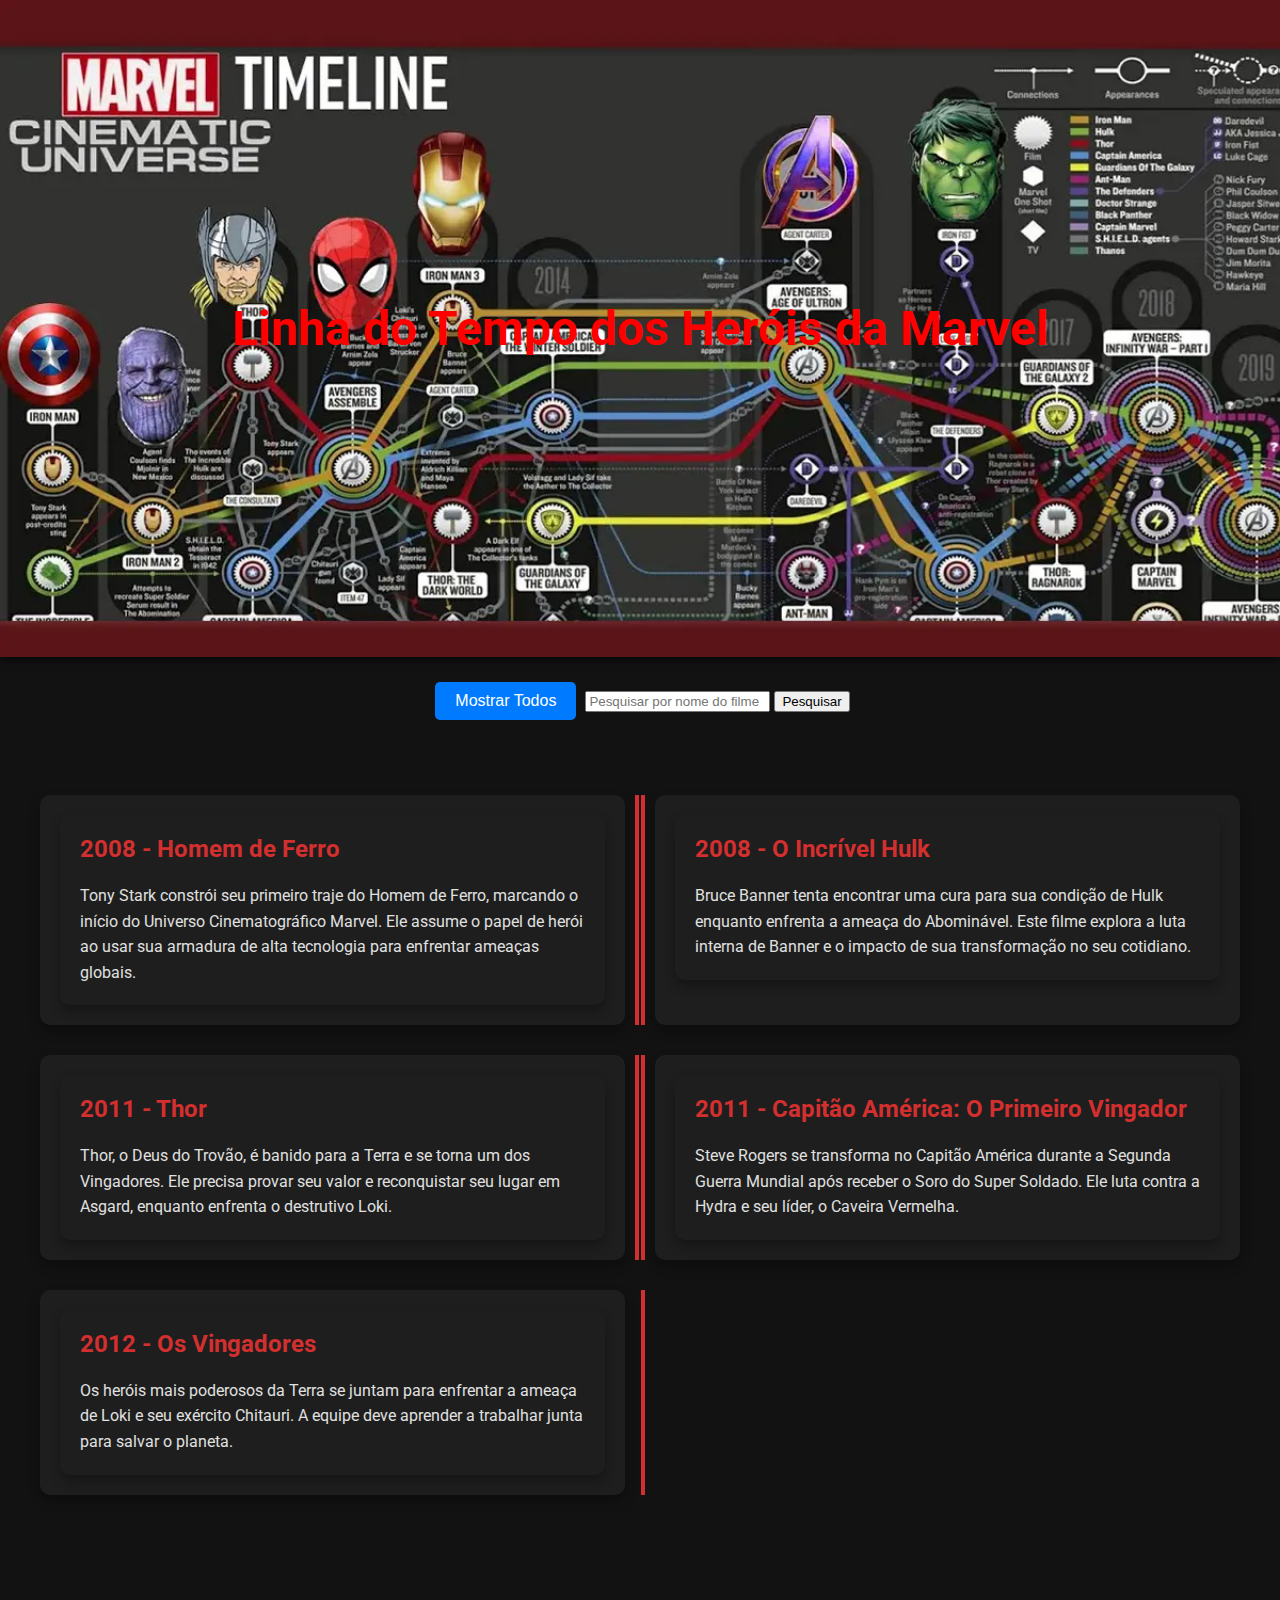
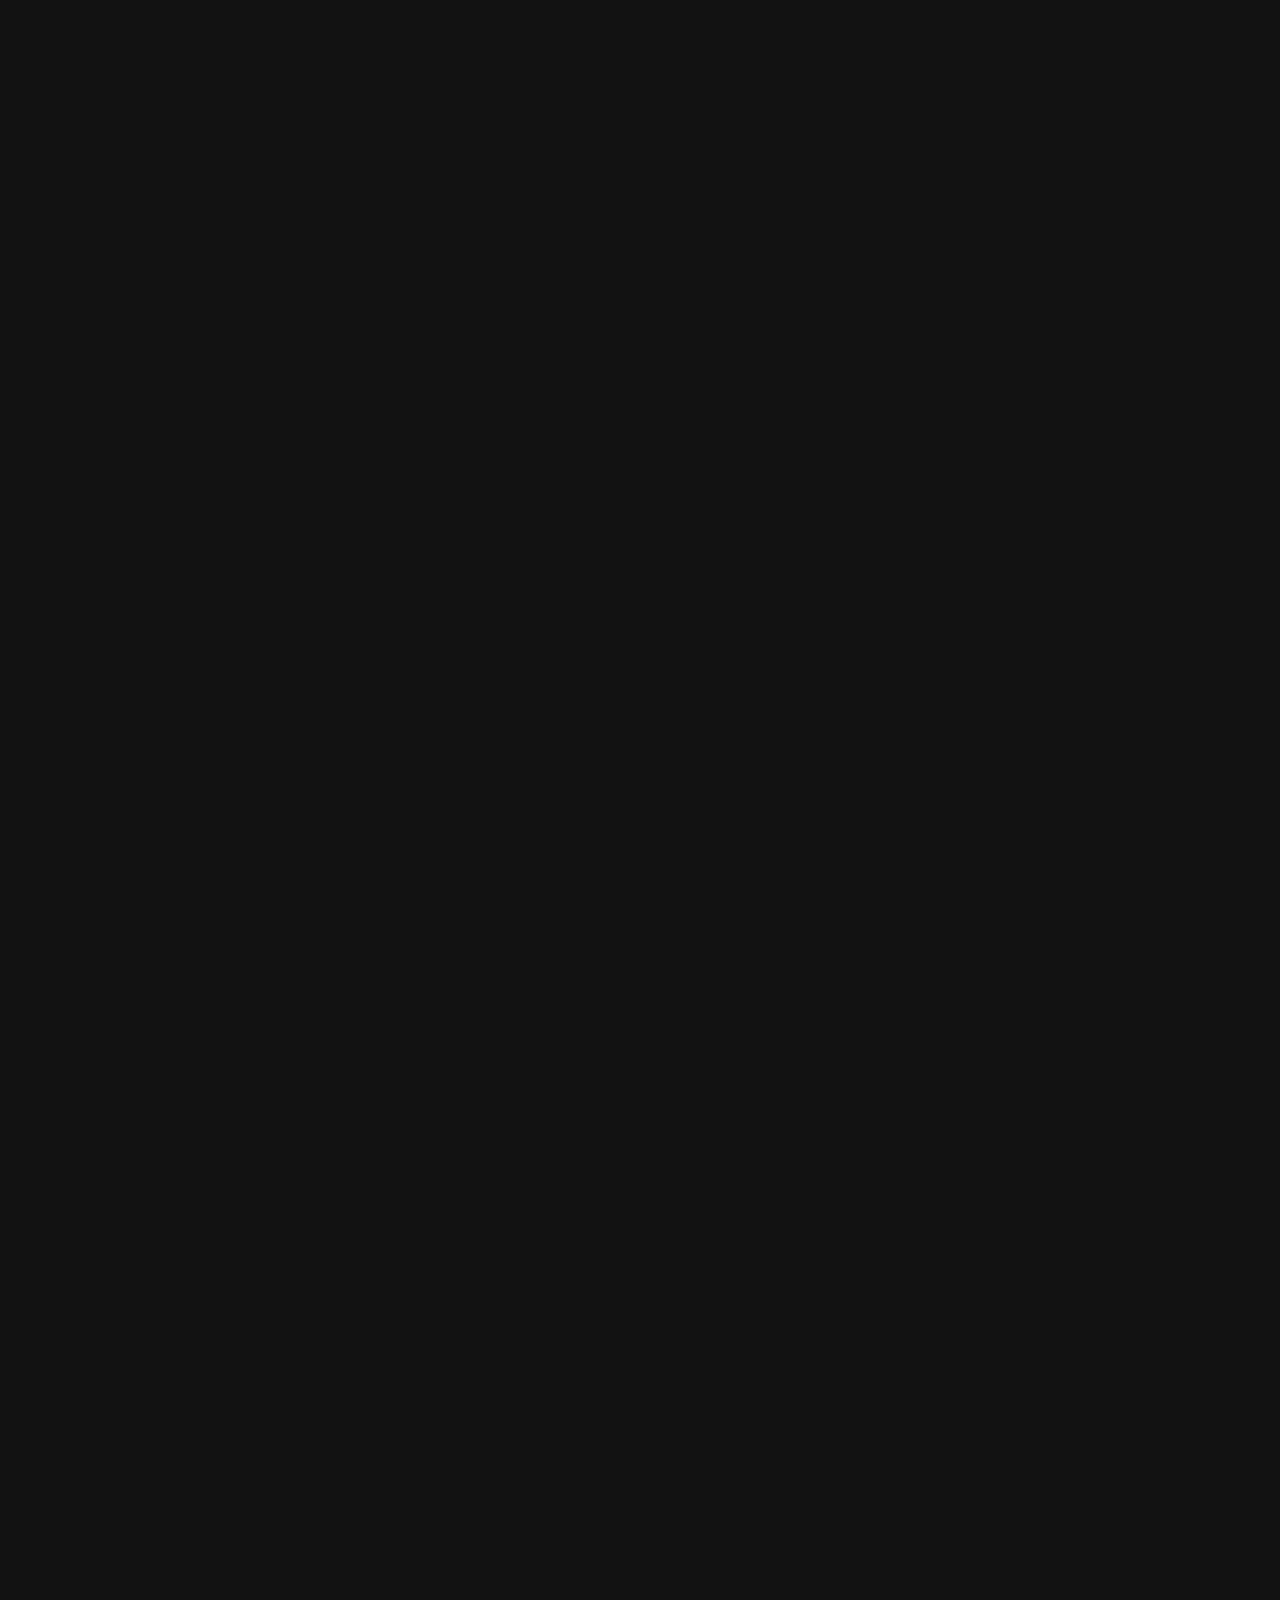
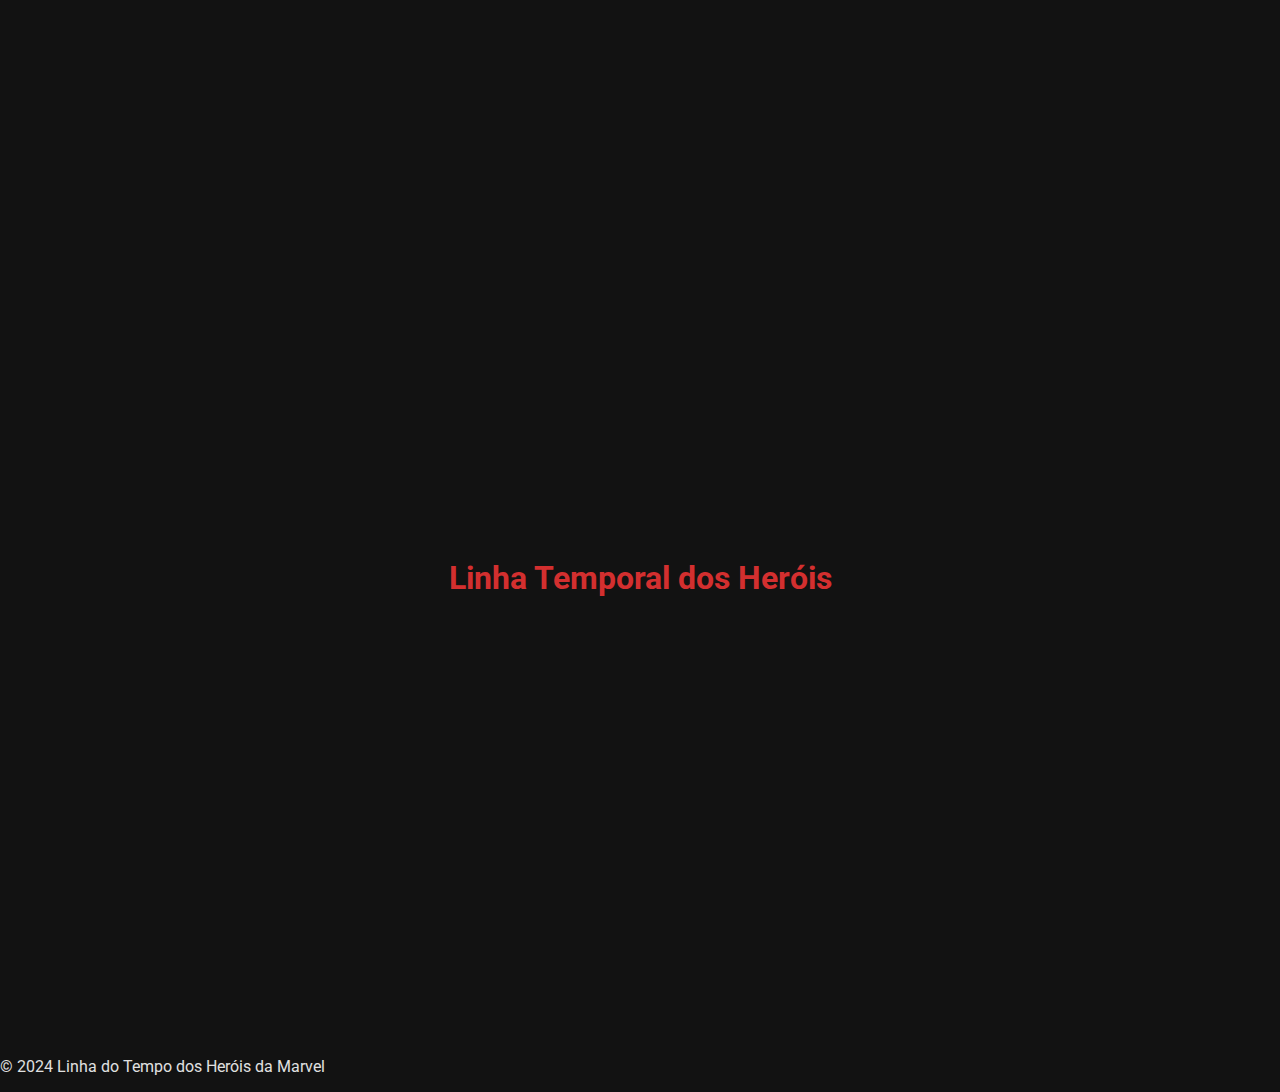
==== commit 11d56fc0: "Add files via upload" ====
--- a/index.html
+++ b/index.html
@@ -19,161 +19,161 @@
         </section>
 
         <section class="timeline">
-            <article class="timeline-item left" data-year="2008" data-type="hero">
+            <article class="timeline-item left" data="2008" data-tipo="hero">
                 <div class="timeline-content">
                     <h2>2008 - Homem de Ferro</h2>
                     <p>Tony Stark constrói seu primeiro traje do Homem de Ferro, marcando o início do Universo Cinematográfico Marvel. Ele assume o papel de herói ao usar sua armadura de alta tecnologia para enfrentar ameaças globais.</p>
                 </div>
             </article>
 
-            <article class="timeline-item right" data-year="2008" data-type="hero">
+            <article class="timeline-item right" data="2008" data-tipo="hero">
                 <div class="timeline-content">
                     <h2>2008 - O Incrível Hulk</h2>
                     <p>Bruce Banner tenta encontrar uma cura para sua condição de Hulk enquanto enfrenta a ameaça do Abominável. Este filme explora a luta interna de Banner e o impacto de sua transformação no seu cotidiano.</p>
                 </div>
             </article>
 
-            <article class="timeline-item left" data-year="2011" data-type="hero">
+            <article class="timeline-item left" data="2011" data-tipo="hero">
                 <div class="timeline-content">
                     <h2>2011 - Thor</h2>
                     <p>Thor, o Deus do Trovão, é banido para a Terra e se torna um dos Vingadores. Ele precisa provar seu valor e reconquistar seu lugar em Asgard, enquanto enfrenta o destrutivo Loki.</p>
                 </div>
             </article>
 
-            <article class="timeline-item right" data-year="2011" data-type="hero">
+            <article class="timeline-item right" data="2011" data-tipo="hero">
                 <div class="timeline-content">
                     <h2>2011 - Capitão América: O Primeiro Vingador</h2>
                     <p>Steve Rogers se transforma no Capitão América durante a Segunda Guerra Mundial após receber o Soro do Super Soldado. Ele luta contra a Hydra e seu líder, o Caveira Vermelha.</p>
                 </div>
             </article>
 
-            <article class="timeline-item left" data-year="2012" data-type="evento">
+            <article class="timeline-item left" data="2012" data-tipo="evento">
                 <div class="timeline-content">
                     <h2>2012 - Os Vingadores</h2>
                     <p>Os heróis mais poderosos da Terra se juntam para enfrentar a ameaça de Loki e seu exército Chitauri. A equipe deve aprender a trabalhar junta para salvar o planeta.</p>
                 </div>
             </article>
 
-            <article class="timeline-item right" data-year="2013" data-type="hero">
+            <article class="timeline-item right" data="2013" data-tipo="hero">
                 <div class="timeline-content">
                     <h2>2013 - Homem de Ferro 3</h2>
                     <p>Tony Stark enfrenta o Mandarim e deve lidar com as consequências de seus problemas pessoais e a constante ameaça de novos inimigos. Ele reflete sobre seu papel como herói e seu futuro.</p>
                 </div>
             </article>
 
-            <article class="timeline-item left" data-year="2014" data-type="hero">
+            <article class="timeline-item left" data="2014" data-tipo="hero">
                 <div class="timeline-content">
                     <h2>2014 - Guardiões da Galáxia</h2>
                     <p>Um grupo de foras-da-lei intergalácticos se une para impedir que um vilão destrua o universo. Peter Quill e seus novos aliados enfrentam desafios enquanto formam uma equipe improvável.</p>
                 </div>
             </article>
 
-            <article class="timeline-item right" data-year="2015" data-type="evento">
+            <article class="timeline-item right" data="2015" data-tipo="evento">
                 <div class="timeline-content">
                     <h2>2015 - Vingadores: Era de Ultron</h2>
                     <p>Os Vingadores enfrentam Ultron, uma inteligência artificial com planos de exterminar a humanidade. A equipe deve trabalhar junto para parar a ameaça e lidar com as consequências.</p>
                 </div>
             </article>
 
-            <article class="timeline-item left" data-year="2019" data-type="hero">
+            <article class="timeline-item left" data="2019" data-tipo="hero">
                 <div class="timeline-content">
                     <h2>2019 - Capitã Marvel</h2>
                     <p>Carol Danvers se torna a Capitã Marvel e descobre suas verdadeiras origens e o papel crucial que desempenhará no futuro do universo. Ela enfrenta uma guerra intergaláctica e lida com sua identidade.</p>
                 </div>
             </article>
 
-            <article class="timeline-item right" data-year="2019" data-type="evento">
+            <article class="timeline-item right" data="2019" data-tipo="evento">
                 <div class="timeline-content">
                     <h2>2019 - Vingadores: Ultimato</h2>
                     <p>Os Vingadores restantes tentam reverter o estalo de Thanos e restaurar a ordem no universo. Eles enfrentam grandes desafios e sacrifícios para corrigir os erros e salvar seus aliados.</p>
                 </div>
             </article>
 
-            <article class="timeline-item left" data-year="2021" data-type="evento">
+            <article class="timeline-item left" data="2021" data-tipo="evento">
                 <div class="timeline-content">
                     <h2>2021 - WandaVision</h2>
                     <p>Wanda Maximoff e Vision vivem uma vida idealizada de subúrbio, mas logo se vêem presos em uma realidade alternativa. A série explora a dor de Wanda e o impacto dos eventos de "Vingadores: Ultimato".</p>
                 </div>
             </article>
 
-            <article class="timeline-item right" data-year="2021" data-type="evento">
+            <article class="timeline-item right" data="2021" data-tipo="evento">
                 <div class="timeline-content">
                     <h2>2021 - Falcão e o Soldado Invernal</h2>
                     <p>Sam Wilson e Bucky Barnes enfrentam novas ameaças e desafios após a aposentadoria de Steve Rogers. Eles lidam com questões de legado e justiça, enquanto enfrentam novos vilões.</p>
                 </div>
             </article>
 
-            <article class="timeline-item left" data-year="2021" data-type="evento">
+            <article class="timeline-item left" data="2021" data-tipo="evento">
                 <div class="timeline-content">
                     <h2>2021 - Loki</h2>
                     <p>Loki explora o multiverso e enfrenta as consequências de suas ações. Ele lida com novas variantes de si mesmo e uma organização secreta que controla o tempo.</p>
                 </div>
             </article>
 
-            <article class="timeline-item right" data-year="2021" data-type="evento">
+            <article class="timeline-item right" data="2021" data-tipo="evento">
                 <div class="timeline-content">
                     <h2>2021 - What If...?</h2>
                     <p>A série explora diferentes realidades alternativas do MCU, mostrando como pequenos eventos podem alterar drasticamente o curso do universo.</p>
                 </div>
             </article>
 
-            <article class="timeline-item left" data-year="2022" data-type="hero">
+            <article class="timeline-item left" data="2022" data-tipo="hero">
                 <div class="timeline-content">
                     <h2>2022 - Miss Marvel</h2>
                     <p>Kamala Khan, uma adolescente com poderes de polimorfismo, se torna a Miss Marvel e enfrenta novos desafios. Ela explora sua identidade e a responsabilidade de ser uma heroína.</p>
                 </div>
             </article>
 
-            <article class="timeline-item right" data-year="2022" data-type="evento">
+            <article class="timeline-item right" data="2022" data-tipo="evento">
                 <div class="timeline-content">
                     <h2>2022 - Thor: Amor e Trovão</h2>
                     <p>Thor enfrenta novos desafios quando uma ameaça intergaláctica, o Deus Carniceiro, surge. Junto com Jane Foster, que se tornou a Poderosa Thor, ele deve proteger o universo e enfrentar questões pessoais.</p>
                 </div>
             </article>
 
-            <article class="timeline-item left" data-year="2022" data-type="evento">
+            <article class="timeline-item left" data="2022" data-tipo="evento">
                 <div class="timeline-content">
                     <h2>2022 - Pantera Negra: Wakanda Para Sempre</h2>
                     <p>Wakanda enfrenta novos desafios e a continuidade do legado do Pantera Negra é explorada. O filme aborda o luto e a transição de liderança em Wakanda.</p>
                 </div>
             </article>
 
-            <article class="timeline-item right" data-year="2023" data-type="evento">
+            <article class="timeline-item right" data="2023" data-tipo="evento">
                 <div class="timeline-content">
                     <h2>2023 - Secret Invasion</h2>
                     <p>Nick Fury e seus aliados enfrentam uma invasão de Skrulls infiltrados na Terra. A série explora temas de espionagem e confiança, com grandes revelações sobre os Skrulls.</p>
                 </div>
             </article>
 
-            <article class="timeline-item left" data-year="2023" data-type="evento">
+            <article class="timeline-item left" data="2023" data-tipo="evento">
                 <div class="timeline-content">
                     <h2>2023 - Guardians of the Galaxy Vol. 3</h2>
                     <p>Os Guardiões da Galáxia enfrentam novos desafios e aventuras no terceiro filme da série. Eles lidam com questões do passado e enfrentam ameaças intergalácticas.</p>
                 </div>
             </article>
 
-            <article class="timeline-item right" data-year="2024" data-type="hero">
+            <article class="timeline-item right" data="2024" data-tipo="hero">
                 <div class="timeline-content">
                     <h2>2024 - Blade</h2>
                     <p>Eric Brooks, também conhecido como Blade, luta contra vampiros enquanto busca vingança por sua mãe. Ele é um caçador de vampiros com habilidades sobre-humanas e um forte senso de justiça.</p>
                 </div>
             </article>
 
-            <article class="timeline-item left" data-year="2024" data-type="hero">
+            <article class="timeline-item left" data="2024" data-tipo="hero">
                 <div class="timeline-content">
                     <h2>2024 - Nova</h2>
                     <p>Richard Rider se torna Nova, um dos últimos sobreviventes da Tropa Nova. Ele defende o universo contra ameaças cósmicas e assume um papel vital na proteção do cosmos.</p>
                 </div>
             </article>
 
-            <article class="timeline-item right" data-year="2025" data-type="hero">
+            <article class="timeline-item right" data="2025" data-tipo="hero">
                 <div class="timeline-content">
                     <h2>2025 - Wonder Man</h2>
                     <p>Simon Williams, também conhecido como Wonder Man, usa seus poderes sobre-humanos para lutar contra ameaças e explorar seu papel como herói. Ele é conhecido por sua força e resistência incríveis.</p>
                 </div>
             </article>
 
-            <article class="timeline-item left" data-year="2025" data-type="hero">
+            <article class="timeline-item left" data="2025" data-tipo="hero">
                 <div class="timeline-content">
                     <h2>2025 - White Tiger</h2>
                     <p>Ava Ayala assume o manto do White Tiger, uma heroína com habilidades aprimoradas e um forte senso de justiça. Ela luta contra o crime e protege os inocentes com suas habilidades de combate.</p>
--- a/styles.css
+++ b/styles.css
@@ -12,9 +12,9 @@
 header {
     position: relative;
     text-align: center;
-    padding: 200px 0;
-    color: #ffffff;
-    background: url('img\ cabeçalho.jpg.webp') no-repeat center center;
+    padding: 300px 0px;
+    color: #ff0000;
+    background-image: url('tilmeline.webp');
     background-size: cover;
     box-shadow: 0 4px 8px rgba(0, 0, 0, 0.5);
 }
